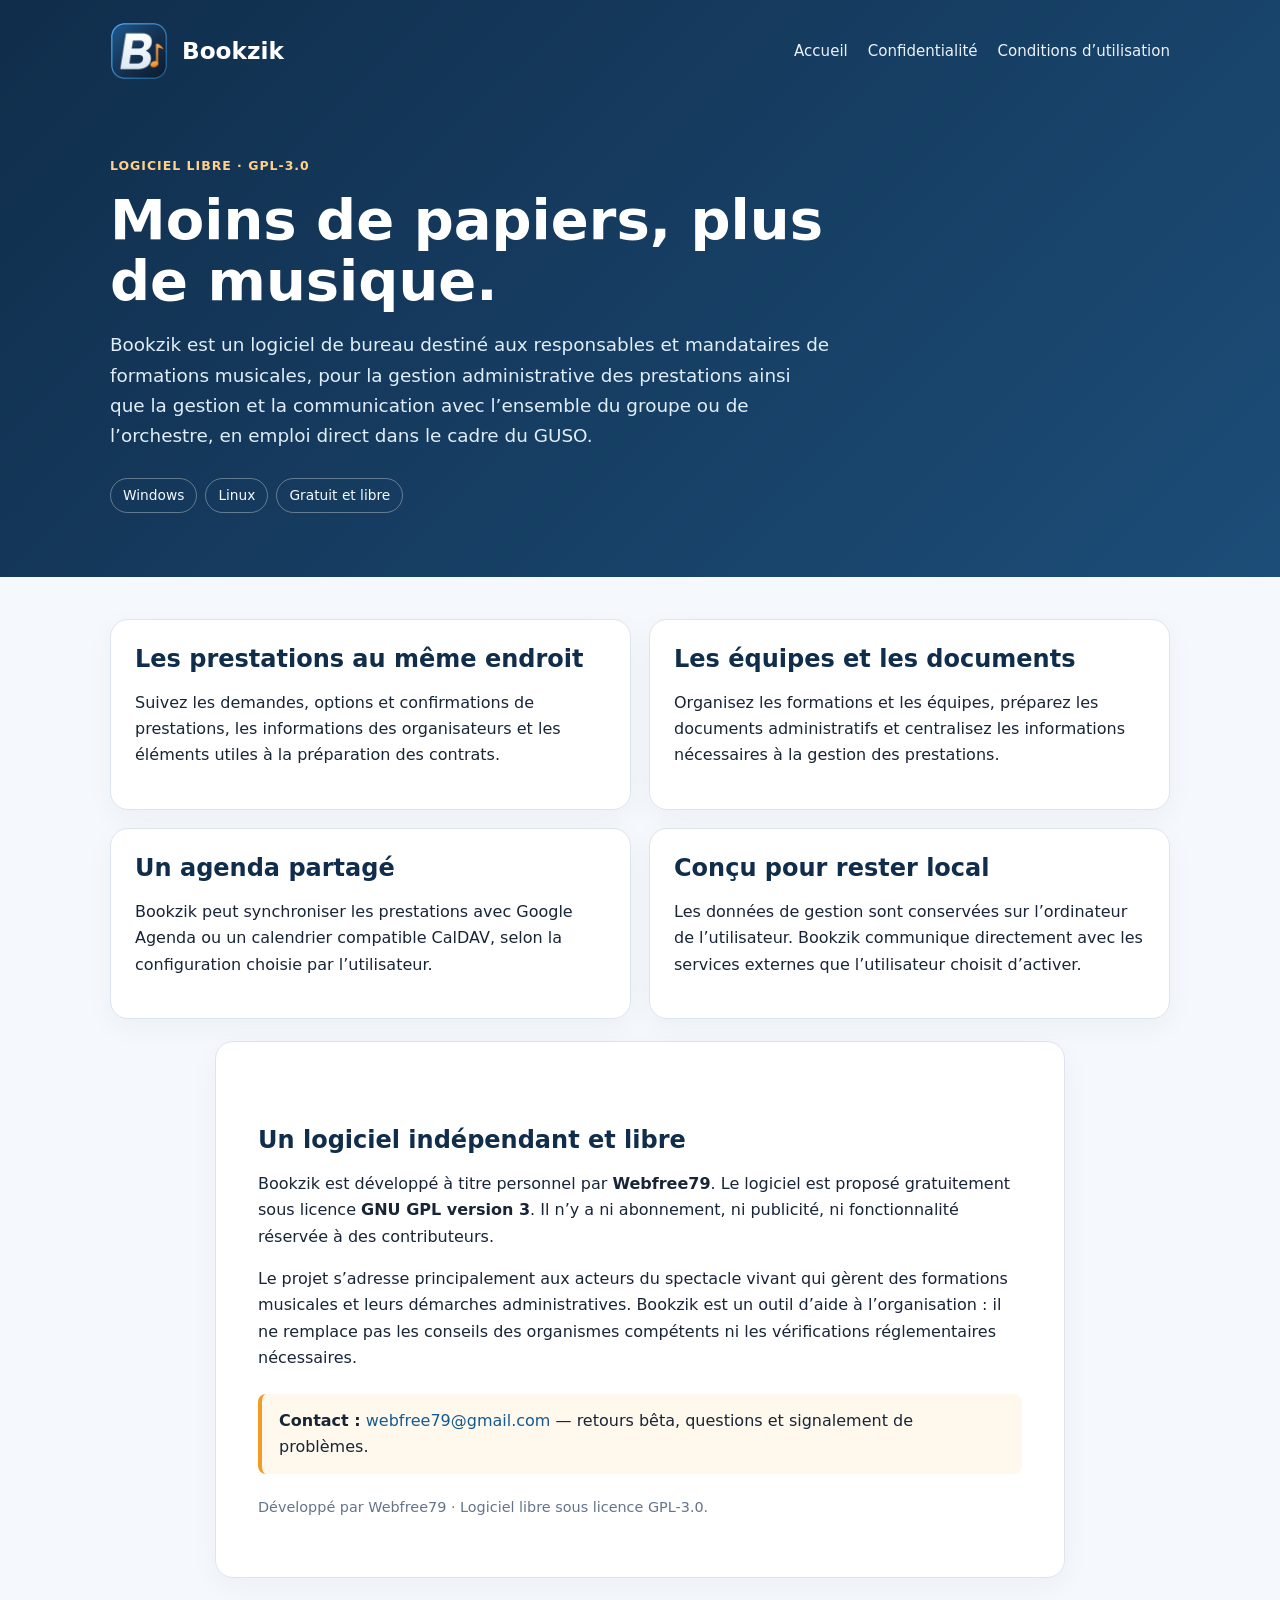
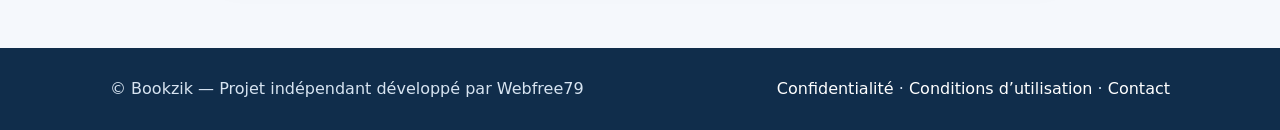
==== index.html @ e30abf2a "Add files via upload" ====
<!doctype html><html lang="fr"><head><meta charset="utf-8"><meta name="viewport" content="width=device-width,initial-scale=1"><meta name="description" content="Bookzik, logiciel libre de gestion administrative et organisationnelle des formations musicales."><title>Bookzik — Moins de papiers, plus de musique</title><link rel="icon" href="assets/logo.png"><link rel="stylesheet" href="style.css"></head><body>
<header><div class="wrap"><div class="top"><img src="assets/logo.png" alt="Logo Bookzik"><div class="brand">Bookzik</div><nav><a href="index.html">Accueil</a><a href="confidentialite.html">Confidentialité</a><a href="conditions.html">Conditions d’utilisation</a></nav></div>
<section class="hero"><div class="eyebrow">Logiciel libre · GPL-3.0</div><h1>Moins de papiers, plus de musique.</h1><p>Bookzik est un logiciel de bureau destiné aux responsables et mandataires de formations musicales, pour la gestion administrative des prestations ainsi que la gestion et la communication avec l’ensemble du groupe ou de l’orchestre, en emploi direct dans le cadre du GUSO.</p><span class="pill">Windows</span><span class="pill">Linux</span><span class="pill">Gratuit et libre</span></section></div></header>
<main><div class="wrap"><div class="grid">
<section class="card"><h2>Les prestations au même endroit</h2><p>Suivez les demandes, options et confirmations de prestations, les informations des organisateurs et les éléments utiles à la préparation des contrats.</p></section>
<section class="card"><h2>Les équipes et les documents</h2><p>Organisez les formations et les équipes, préparez les documents administratifs et centralisez les informations nécessaires à la gestion des prestations.</p></section>
<section class="card"><h2>Un agenda partagé</h2><p>Bookzik peut synchroniser les prestations avec Google Agenda ou un calendrier compatible CalDAV, selon la configuration choisie par l’utilisateur.</p></section>
<section class="card"><h2>Conçu pour rester local</h2><p>Les données de gestion sont conservées sur l’ordinateur de l’utilisateur. Bookzik communique directement avec les services externes que l’utilisateur choisit d’activer.</p></section></div>
<section class="article" style="margin-top:22px"><h2>Un logiciel indépendant et libre</h2><p>Bookzik est développé à titre personnel par <strong>Webfree79</strong>. Le logiciel est proposé gratuitement sous licence <strong>GNU GPL version 3</strong>. Il n’y a ni abonnement, ni publicité, ni fonctionnalité réservée à des contributeurs.</p><p>Le projet s’adresse principalement aux acteurs du spectacle vivant qui gèrent des formations musicales et leurs démarches administratives. Bookzik est un outil d’aide à l’organisation : il ne remplace pas les conseils des organismes compétents ni les vérifications réglementaires nécessaires.</p><div class="note"><strong>Contact :</strong> <a href="mailto:webfree79@gmail.com">webfree79@gmail.com</a> — retours bêta, questions et signalement de problèmes.</div><p class="meta">Développé par Webfree79 · Logiciel libre sous licence GPL-3.0.</p></section></div></main>
<footer><div class="wrap footerrow"><span>© Bookzik — Projet indépendant développé par Webfree79</span><span><a href="confidentialite.html">Confidentialité</a> · <a href="conditions.html">Conditions d’utilisation</a> · <a href="mailto:webfree79@gmail.com">Contact</a></span></div></footer></body></html>
---- style.css ----
:root{--navy:#102d4b;--blue:#173f68;--orange:#f59a23;--ink:#182536;--muted:#64748b;--paper:#f5f8fc;--line:#dce5ef}
*{box-sizing:border-box}body{margin:0;font-family:Inter,system-ui,-apple-system,"Segoe UI",sans-serif;color:var(--ink);background:var(--paper);line-height:1.65}
a{color:#155b91;text-decoration:none}a:hover{text-decoration:underline}header{background:linear-gradient(135deg,#102d4b,#1c4d78);color:#fff}.wrap{width:min(1060px,calc(100% - 36px));margin:auto}
.top{display:flex;align-items:center;gap:14px;padding:22px 0}.top img{width:58px;height:58px;border-radius:14px}.brand{font-size:1.45rem;font-weight:800}nav{margin-left:auto;display:flex;gap:20px;flex-wrap:wrap}nav a{color:#eaf3fb;font-size:.94rem}
.hero{padding:54px 0 64px;max-width:780px}.eyebrow{color:#ffd18a;font-weight:700;letter-spacing:.08em;text-transform:uppercase;font-size:.78rem}h1{font-size:clamp(2.1rem,5vw,3.5rem);line-height:1.1;margin:12px 0 18px}.hero p{font-size:1.15rem;color:#e1edf8;max-width:720px}
.pill{display:inline-block;border:1px solid #ffffff55;border-radius:999px;padding:5px 12px;font-size:.86rem;margin:8px 8px 0 0;color:#f5f9ff}
main{padding:42px 0 70px}.grid{display:grid;grid-template-columns:repeat(2,minmax(0,1fr));gap:18px}.card,.article{background:#fff;border:1px solid var(--line);border-radius:18px;padding:24px;box-shadow:0 8px 28px #183b5b0b}
.card h2,h2{color:var(--navy)}.card h2{margin-top:0}h2{line-height:1.25;margin:1.7em 0 .55em}h3{color:var(--blue)}.lead{font-size:1.12rem;color:#42556b}ul{padding-left:1.25rem}li{margin:.35em 0}
.note{border-left:4px solid var(--orange);background:#fff8ed;padding:14px 17px;border-radius:8px;margin:22px 0}.meta{color:var(--muted);font-size:.9rem}.article{max-width:850px;margin:auto;padding:clamp(22px,4vw,42px)}.article h1{font-size:2.2rem;color:var(--navy)}.back{display:inline-block;margin-bottom:18px}
footer{background:#102d4b;color:#d7e4f1;padding:28px 0}footer a{color:#fff}.footerrow{display:flex;justify-content:space-between;gap:16px;flex-wrap:wrap}
@media(max-width:700px){.top{flex-wrap:wrap}.top nav{width:100%;margin:8px 0 0;gap:14px}.grid{grid-template-columns:1fr}.hero{padding:38px 0 48px}}
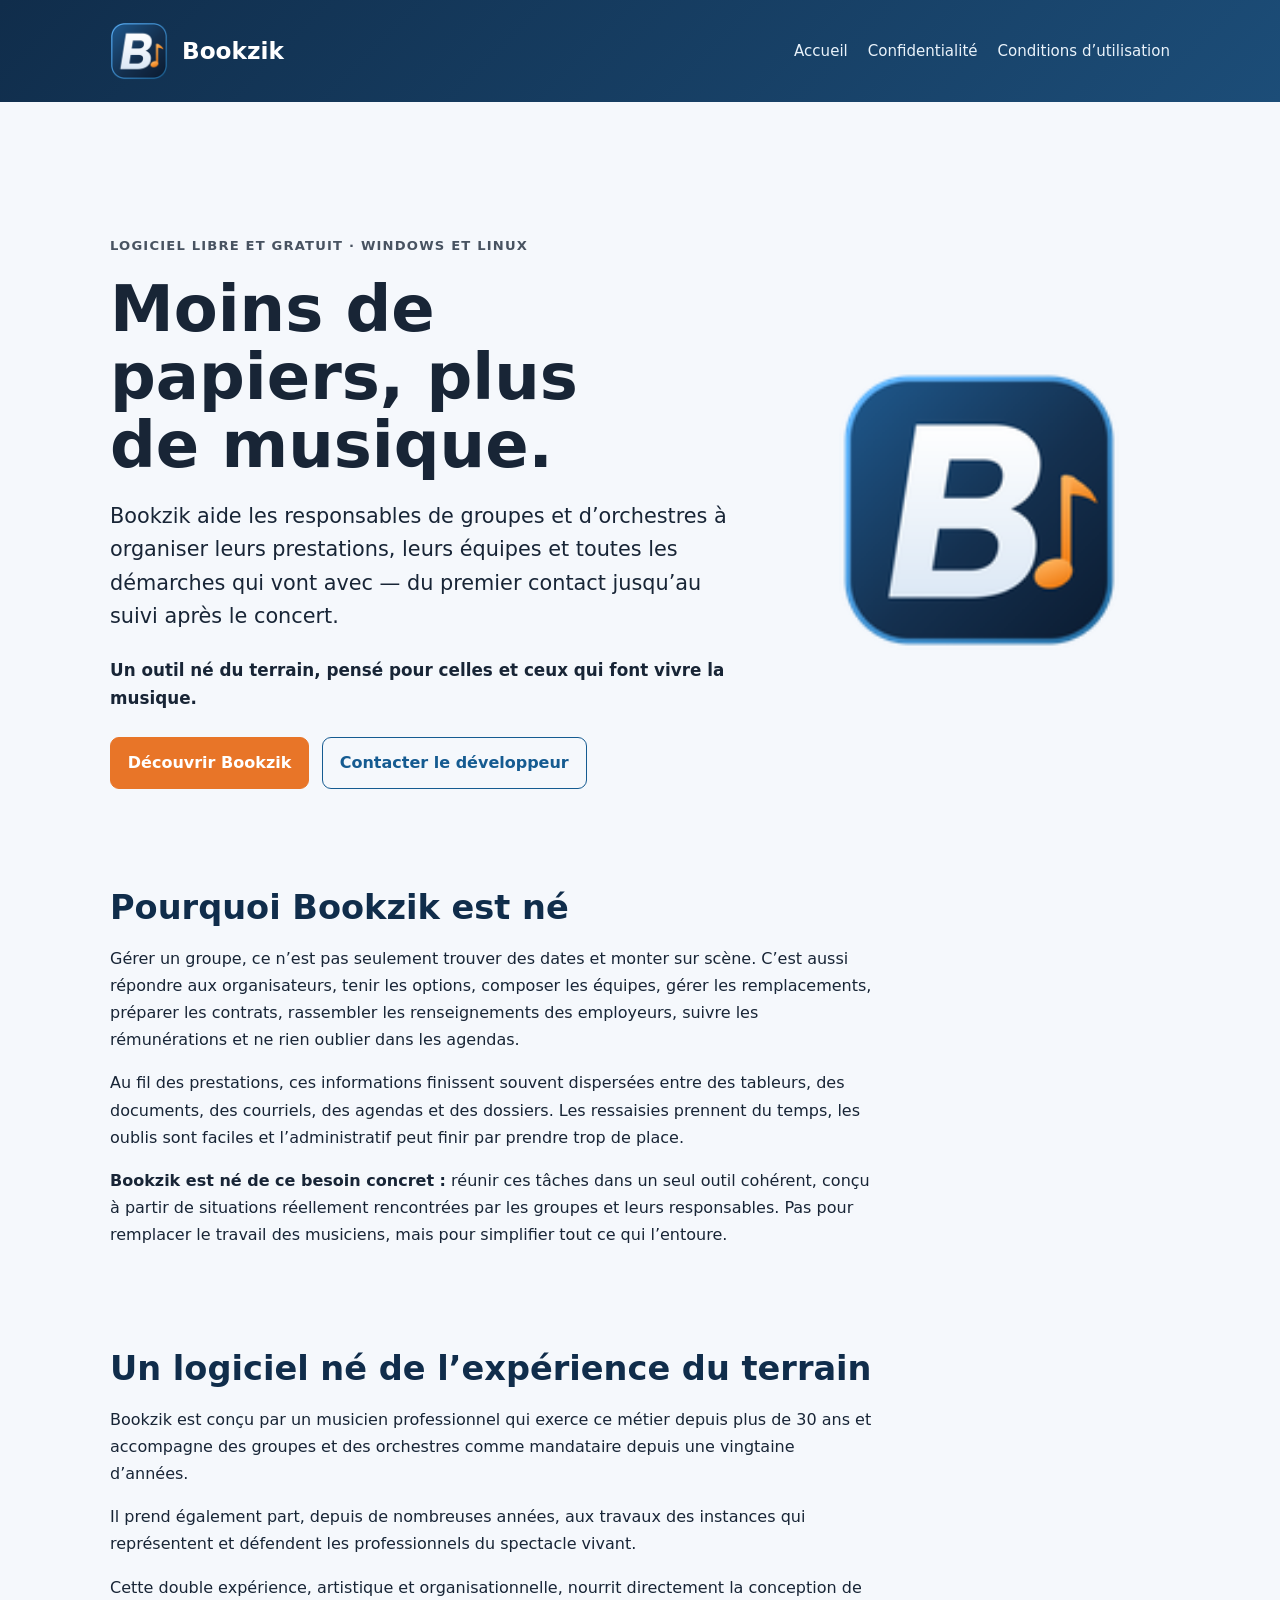
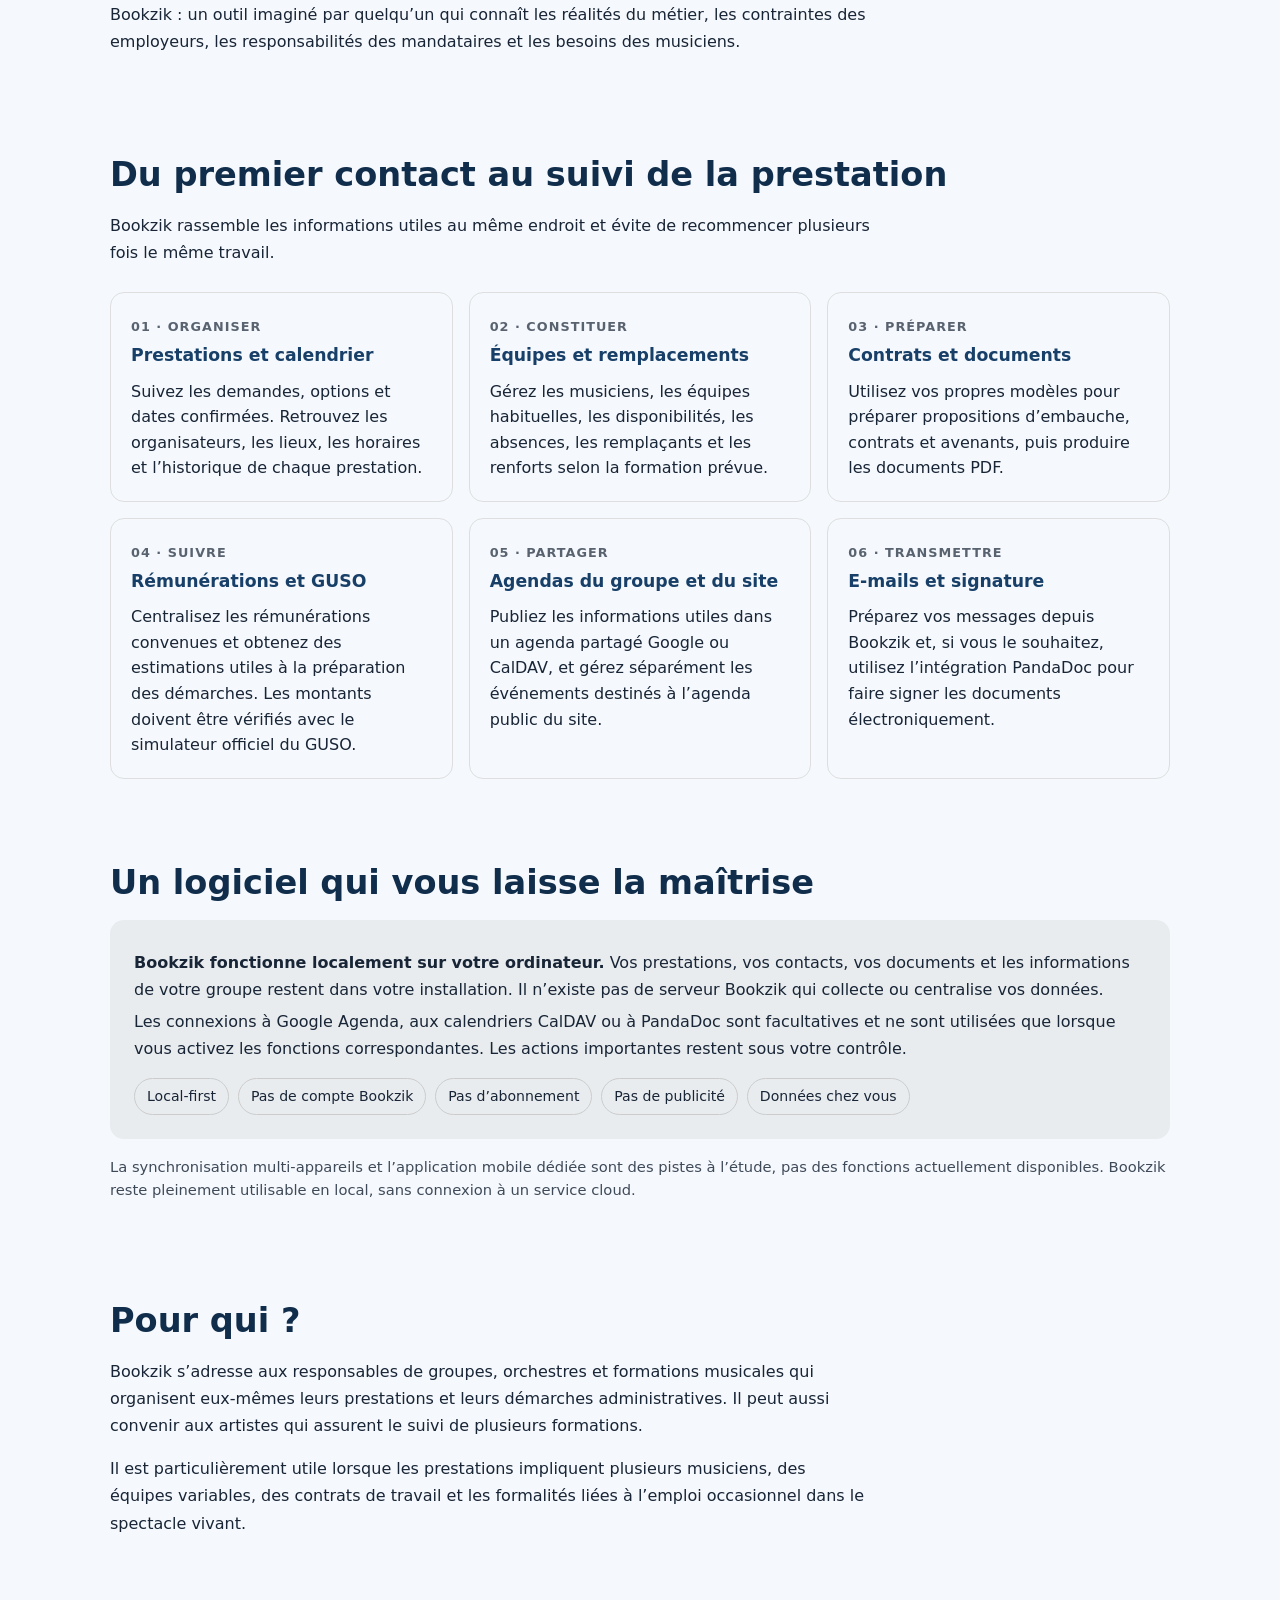
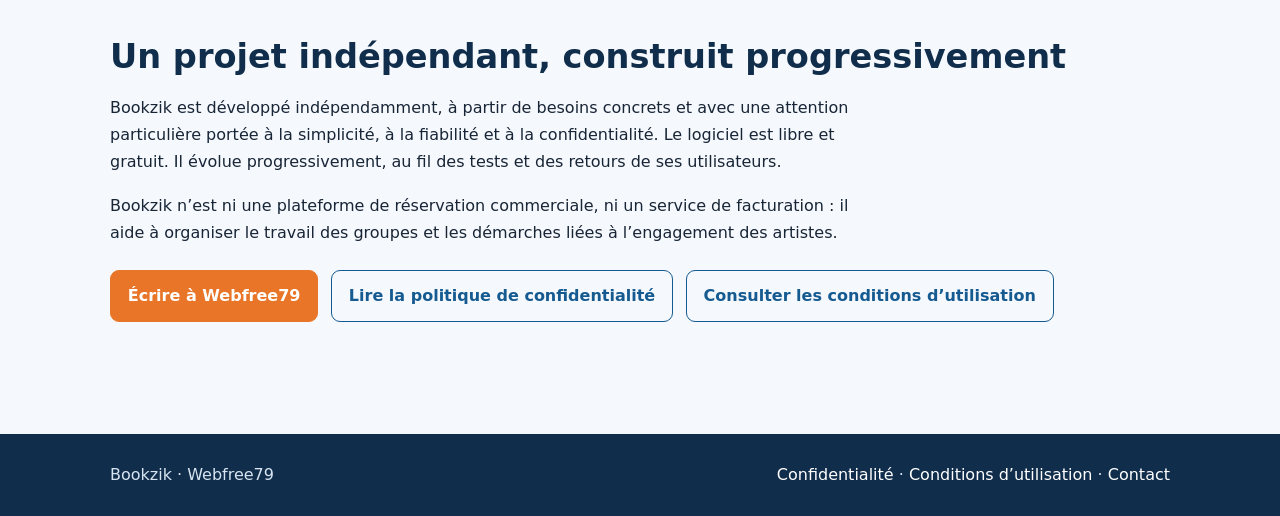
==== commit 9a56384b: "Add files via upload" ====
--- a/index.html
+++ b/index.html
@@ -1,10 +1,176 @@
-<!doctype html><html lang="fr"><head><meta charset="utf-8"><meta name="viewport" content="width=device-width,initial-scale=1"><meta name="description" content="Bookzik, logiciel libre de gestion administrative et organisationnelle des formations musicales."><title>Bookzik — Moins de papiers, plus de musique</title><link rel="icon" href="assets/logo.png"><link rel="stylesheet" href="style.css"></head><body>
-<header><div class="wrap"><div class="top"><img src="assets/logo.png" alt="Logo Bookzik"><div class="brand">Bookzik</div><nav><a href="index.html">Accueil</a><a href="confidentialite.html">Confidentialité</a><a href="conditions.html">Conditions d’utilisation</a></nav></div>
-<section class="hero"><div class="eyebrow">Logiciel libre · GPL-3.0</div><h1>Moins de papiers, plus de musique.</h1><p>Bookzik est un logiciel de bureau destiné aux responsables et mandataires de formations musicales, pour la gestion administrative des prestations ainsi que la gestion et la communication avec l’ensemble du groupe ou de l’orchestre, en emploi direct dans le cadre du GUSO.</p><span class="pill">Windows</span><span class="pill">Linux</span><span class="pill">Gratuit et libre</span></section></div></header>
-<main><div class="wrap"><div class="grid">
-<section class="card"><h2>Les prestations au même endroit</h2><p>Suivez les demandes, options et confirmations de prestations, les informations des organisateurs et les éléments utiles à la préparation des contrats.</p></section>
-<section class="card"><h2>Les équipes et les documents</h2><p>Organisez les formations et les équipes, préparez les documents administratifs et centralisez les informations nécessaires à la gestion des prestations.</p></section>
-<section class="card"><h2>Un agenda partagé</h2><p>Bookzik peut synchroniser les prestations avec Google Agenda ou un calendrier compatible CalDAV, selon la configuration choisie par l’utilisateur.</p></section>
-<section class="card"><h2>Conçu pour rester local</h2><p>Les données de gestion sont conservées sur l’ordinateur de l’utilisateur. Bookzik communique directement avec les services externes que l’utilisateur choisit d’activer.</p></section></div>
-<section class="article" style="margin-top:22px"><h2>Un logiciel indépendant et libre</h2><p>Bookzik est développé à titre personnel par <strong>Webfree79</strong>. Le logiciel est proposé gratuitement sous licence <strong>GNU GPL version 3</strong>. Il n’y a ni abonnement, ni publicité, ni fonctionnalité réservée à des contributeurs.</p><p>Le projet s’adresse principalement aux acteurs du spectacle vivant qui gèrent des formations musicales et leurs démarches administratives. Bookzik est un outil d’aide à l’organisation : il ne remplace pas les conseils des organismes compétents ni les vérifications réglementaires nécessaires.</p><div class="note"><strong>Contact :</strong> <a href="mailto:webfree79@gmail.com">webfree79@gmail.com</a> — retours bêta, questions et signalement de problèmes.</div><p class="meta">Développé par Webfree79 · Logiciel libre sous licence GPL-3.0.</p></section></div></main>
-<footer><div class="wrap footerrow"><span>© Bookzik — Projet indépendant développé par Webfree79</span><span><a href="confidentialite.html">Confidentialité</a> · <a href="conditions.html">Conditions d’utilisation</a> · <a href="mailto:webfree79@gmail.com">Contact</a></span></div></footer></body></html>+<!doctype html>
+<html lang="fr">
+<head>
+  <meta charset="utf-8">
+  <meta name="viewport" content="width=device-width,initial-scale=1">
+  <meta name="description" content="Bookzik, un logiciel libre et gratuit pour aider les responsables de groupes et d’orchestres à organiser leurs prestations, leurs équipes et leurs démarches administratives.">
+  <title>Bookzik — Moins de papiers, plus de musique</title>
+  <link rel="icon" href="assets/logo.png">
+  <link rel="stylesheet" href="style.css">
+  <style>
+    .home-hero { padding: clamp(2.5rem, 7vw, 5.5rem) 0 3.5rem; }
+    .home-hero-inner { display:grid; grid-template-columns:minmax(0,1.25fr) minmax(220px,.75fr); gap:2.5rem; align-items:center; }
+    .home-kicker { display:inline-block; margin-bottom:1rem; font-size:.82rem; font-weight:700; letter-spacing:.09em; text-transform:uppercase; opacity:.78; }
+    .home-hero h1 { font-size:clamp(2.3rem,5vw,4.1rem); line-height:1.06; margin:.2rem 0 1.2rem; max-width:13ch; }
+    .home-lead { font-size:clamp(1.08rem,2vw,1.3rem); line-height:1.6; max-width:58ch; }
+    .home-tagline { font-size:1.05rem; font-weight:700; margin-top:1.5rem; }
+    .home-logo { display:flex; justify-content:center; align-items:center; padding:1.5rem; }
+    .home-logo img { width:min(100%,280px); height:auto; object-fit:contain; }
+    .home-section { padding:2.6rem 0; }
+    .home-section h2 { font-size:clamp(1.55rem,3vw,2.1rem); margin:0 0 .8rem; }
+    .home-intro { max-width:75ch; line-height:1.7; }
+    .home-grid { display:grid; grid-template-columns:repeat(3,minmax(0,1fr)); gap:1rem; margin-top:1.6rem; }
+    .home-card { border:1px solid var(--border, #dedede); border-radius:14px; padding:1.25rem; background:var(--card, transparent); }
+    .home-card h3 { margin:.1rem 0 .55rem; font-size:1.08rem; }
+    .home-card p { margin:.35rem 0 0; line-height:1.6; }
+    .home-number { font-size:.8rem; font-weight:800; letter-spacing:.08em; opacity:.7; }
+    .home-band { margin:1rem 0; padding:1.5rem; border-radius:14px; background:var(--note-bg, rgba(128,128,128,.10)); }
+    .home-band p { margin:.4rem 0; line-height:1.65; }
+    .home-pillrow { display:flex; flex-wrap:wrap; gap:.55rem; margin-top:1rem; }
+    .home-pill { display:inline-block; border:1px solid var(--border, #ccc); border-radius:999px; padding:.35rem .75rem; font-size:.88rem; }
+    .home-cta { display:flex; flex-wrap:wrap; gap:.8rem; margin-top:1.5rem; }
+    .home-cta a { display:inline-block; padding:.75rem 1.05rem; border-radius:9px; text-decoration:none; font-weight:700; border:1px solid currentColor; }
+    .home-cta a.primary { background:var(--accent, #e87528); color:white; border-color:var(--accent, #e87528); }
+    .home-small { font-size:.92rem; opacity:.82; line-height:1.6; }
+    @media (max-width:760px) {
+      .home-hero-inner { grid-template-columns:1fr; gap:1rem; }
+      .home-logo { justify-content:flex-start; padding:.5rem 0; }
+      .home-logo img { width:130px; }
+      .home-grid { grid-template-columns:1fr; }
+      .home-hero { padding-top:2.5rem; }
+    }
+  </style>
+</head>
+<body>
+<header>
+  <div class="wrap">
+    <div class="top">
+      <img src="assets/logo.png" alt="Logo Bookzik">
+      <div class="brand">Bookzik</div>
+      <nav>
+        <a href="index.html" aria-current="page">Accueil</a>
+        <a href="confidentialite.html">Confidentialité</a>
+        <a href="conditions.html">Conditions d’utilisation</a>
+      </nav>
+    </div>
+  </div>
+</header>
+
+<main>
+  <div class="wrap">
+    <section class="home-hero">
+      <div class="home-hero-inner">
+        <div>
+          <span class="home-kicker">Logiciel libre et gratuit · Windows et Linux</span>
+          <h1>Moins de papiers, plus de musique.</h1>
+          <p class="home-lead">Bookzik aide les responsables de groupes et d’orchestres à organiser leurs prestations, leurs équipes et toutes les démarches qui vont avec — du premier contact jusqu’au suivi après le concert.</p>
+          <p class="home-tagline">Un outil né du terrain, pensé pour celles et ceux qui font vivre la musique.</p>
+          <div class="home-cta">
+            <a class="primary" href="#pourquoi">Découvrir Bookzik</a>
+            <a href="mailto:webfree79@gmail.com">Contacter le développeur</a>
+          </div>
+        </div>
+        <div class="home-logo">
+          <img src="assets/logo.png" alt="Bookzik">
+        </div>
+      </div>
+    </section>
+
+    <section class="home-section" id="pourquoi">
+      <h2>Pourquoi Bookzik est né</h2>
+      <div class="home-intro">
+        <p>Gérer un groupe, ce n’est pas seulement trouver des dates et monter sur scène. C’est aussi répondre aux organisateurs, tenir les options, composer les équipes, gérer les remplacements, préparer les contrats, rassembler les renseignements des employeurs, suivre les rémunérations et ne rien oublier dans les agendas.</p>
+        <p>Au fil des prestations, ces informations finissent souvent dispersées entre des tableurs, des documents, des courriels, des agendas et des dossiers. Les ressaisies prennent du temps, les oublis sont faciles et l’administratif peut finir par prendre trop de place.</p>
+        <p><strong>Bookzik est né de ce besoin concret :</strong> réunir ces tâches dans un seul outil cohérent, conçu à partir de situations réellement rencontrées par les groupes et leurs responsables. Pas pour remplacer le travail des musiciens, mais pour simplifier tout ce qui l’entoure.</p>
+      </div>
+    </section>
+
+    <section class="home-section" id="experience">
+      <h2>Un logiciel né de l’expérience du terrain</h2>
+      <div class="home-intro">
+        <p>Bookzik est conçu par un musicien professionnel qui exerce ce métier depuis plus de 30 ans et accompagne des groupes et des orchestres comme mandataire depuis une vingtaine d’années.</p>
+        <p>Il prend également part, depuis de nombreuses années, aux travaux des instances qui représentent et défendent les professionnels du spectacle vivant.</p>
+        <p>Cette double expérience, artistique et organisationnelle, nourrit directement la conception de Bookzik : un outil imaginé par quelqu’un qui connaît les réalités du métier, les contraintes des employeurs, les responsabilités des mandataires et les besoins des musiciens.</p>
+      </div>
+    </section>
+
+    <section class="home-section" id="fonctionnalites">
+      <h2>Du premier contact au suivi de la prestation</h2>
+      <p class="home-intro">Bookzik rassemble les informations utiles au même endroit et évite de recommencer plusieurs fois le même travail.</p>
+      <div class="home-grid">
+        <article class="home-card">
+          <span class="home-number">01 · ORGANISER</span>
+          <h3>Prestations et calendrier</h3>
+          <p>Suivez les demandes, options et dates confirmées. Retrouvez les organisateurs, les lieux, les horaires et l’historique de chaque prestation.</p>
+        </article>
+        <article class="home-card">
+          <span class="home-number">02 · CONSTITUER</span>
+          <h3>Équipes et remplacements</h3>
+          <p>Gérez les musiciens, les équipes habituelles, les disponibilités, les absences, les remplaçants et les renforts selon la formation prévue.</p>
+        </article>
+        <article class="home-card">
+          <span class="home-number">03 · PRÉPARER</span>
+          <h3>Contrats et documents</h3>
+          <p>Utilisez vos propres modèles pour préparer propositions d’embauche, contrats et avenants, puis produire les documents PDF.</p>
+        </article>
+        <article class="home-card">
+          <span class="home-number">04 · SUIVRE</span>
+          <h3>Rémunérations et GUSO</h3>
+          <p>Centralisez les rémunérations convenues et obtenez des estimations utiles à la préparation des démarches. Les montants doivent être vérifiés avec le simulateur officiel du GUSO.</p>
+        </article>
+        <article class="home-card">
+          <span class="home-number">05 · PARTAGER</span>
+          <h3>Agendas du groupe et du site</h3>
+          <p>Publiez les informations utiles dans un agenda partagé Google ou CalDAV, et gérez séparément les événements destinés à l’agenda public du site.</p>
+        </article>
+        <article class="home-card">
+          <span class="home-number">06 · TRANSMETTRE</span>
+          <h3>E-mails et signature</h3>
+          <p>Préparez vos messages depuis Bookzik et, si vous le souhaitez, utilisez l’intégration PandaDoc pour faire signer les documents électroniquement.</p>
+        </article>
+      </div>
+    </section>
+
+    <section class="home-section">
+      <h2>Un logiciel qui vous laisse la maîtrise</h2>
+      <div class="home-band">
+        <p><strong>Bookzik fonctionne localement sur votre ordinateur.</strong> Vos prestations, vos contacts, vos documents et les informations de votre groupe restent dans votre installation. Il n’existe pas de serveur Bookzik qui collecte ou centralise vos données.</p>
+        <p>Les connexions à Google Agenda, aux calendriers CalDAV ou à PandaDoc sont facultatives et ne sont utilisées que lorsque vous activez les fonctions correspondantes. Les actions importantes restent sous votre contrôle.</p>
+        <div class="home-pillrow">
+          <span class="home-pill">Local-first</span>
+          <span class="home-pill">Pas de compte Bookzik</span>
+          <span class="home-pill">Pas d’abonnement</span>
+          <span class="home-pill">Pas de publicité</span>
+          <span class="home-pill">Données chez vous</span>
+        </div>
+      </div>
+      <p class="home-small">La synchronisation multi-appareils et l’application mobile dédiée sont des pistes à l’étude, pas des fonctions actuellement disponibles. Bookzik reste pleinement utilisable en local, sans connexion à un service cloud.</p>
+    </section>
+
+    <section class="home-section">
+      <h2>Pour qui ?</h2>
+      <p class="home-intro">Bookzik s’adresse aux responsables de groupes, orchestres et formations musicales qui organisent eux-mêmes leurs prestations et leurs démarches administratives. Il peut aussi convenir aux artistes qui assurent le suivi de plusieurs formations.</p>
+      <p class="home-intro">Il est particulièrement utile lorsque les prestations impliquent plusieurs musiciens, des équipes variables, des contrats de travail et les formalités liées à l’emploi occasionnel dans le spectacle vivant.</p>
+    </section>
+
+    <section class="home-section">
+      <h2>Un projet indépendant, construit progressivement</h2>
+      <p class="home-intro">Bookzik est développé indépendamment, à partir de besoins concrets et avec une attention particulière portée à la simplicité, à la fiabilité et à la confidentialité. Le logiciel est libre et gratuit. Il évolue progressivement, au fil des tests et des retours de ses utilisateurs.</p>
+      <p class="home-intro">Bookzik n’est ni une plateforme de réservation commerciale, ni un service de facturation : il aide à organiser le travail des groupes et les démarches liées à l’engagement des artistes.</p>
+      <div class="home-cta">
+        <a class="primary" href="mailto:webfree79@gmail.com">Écrire à Webfree79</a>
+        <a href="confidentialite.html">Lire la politique de confidentialité</a>
+        <a href="conditions.html">Consulter les conditions d’utilisation</a>
+      </div>
+    </section>
+  </div>
+</main>
+
+<footer>
+  <div class="wrap footerrow">
+    <span>Bookzik · Webfree79</span>
+    <span><a href="confidentialite.html">Confidentialité</a> · <a href="conditions.html">Conditions d’utilisation</a> · <a href="mailto:webfree79@gmail.com">Contact</a></span>
+  </div>
+</footer>
+</body>
+</html>
